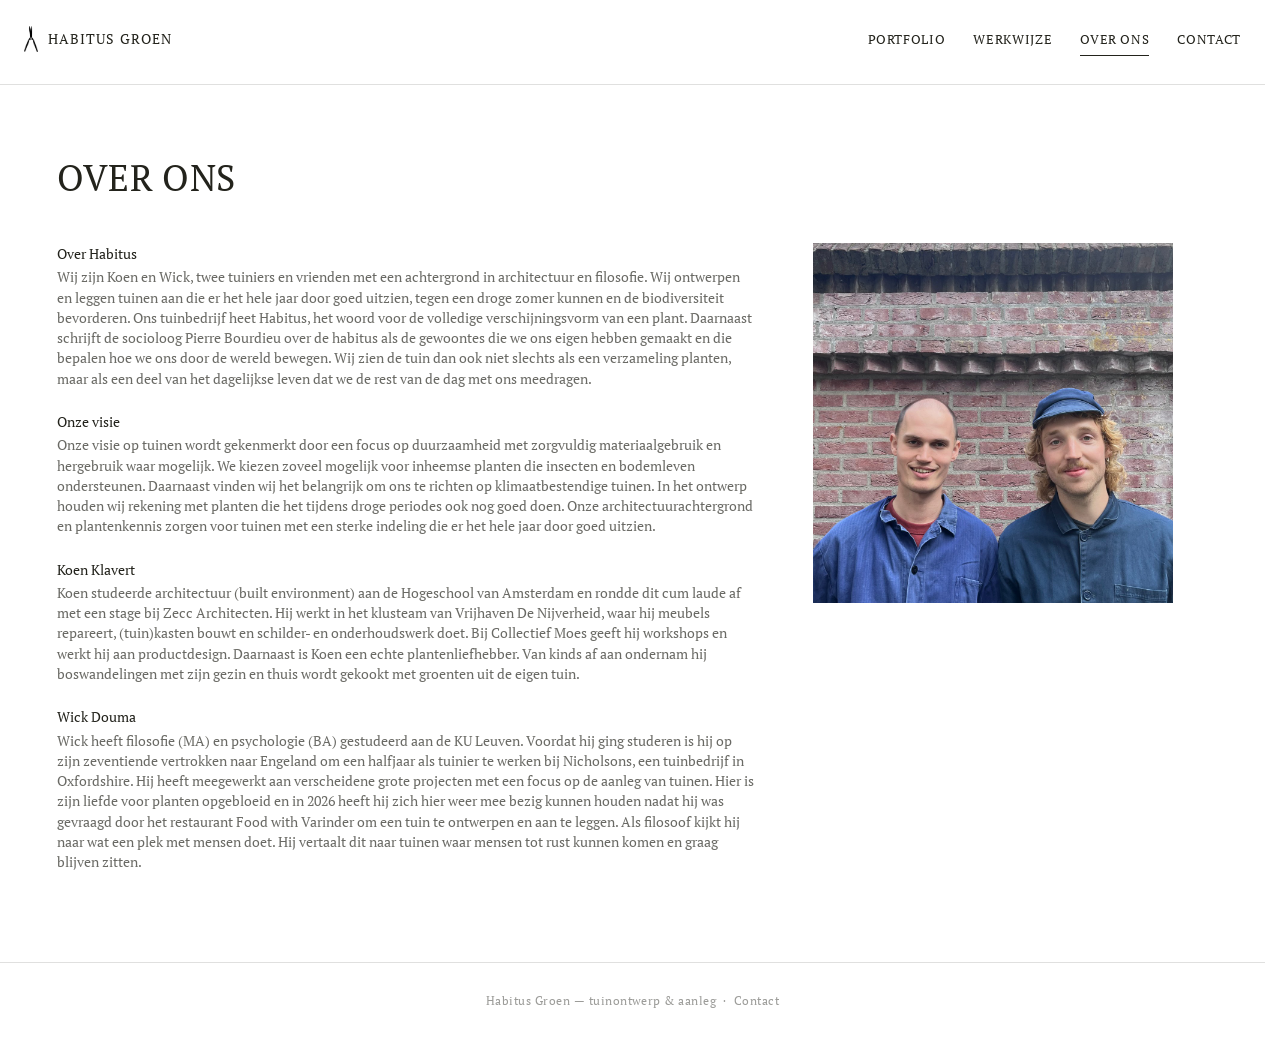
==== about.html @ 98d3f461 "Add files via upload" ====
<!DOCTYPE html>
<html lang="nl">
<head>
<meta charset="UTF-8">
<meta name="viewport" content="width=device-width, initial-scale=1.0">
<title>Over ons — Habitus Groen</title>
<link rel="stylesheet" href="styles.css">
<link rel="icon" type="image/png" sizes="64x64" href="images/favicon.png">
<link rel="apple-touch-icon" href="images/favicon.png">
</head>
<body>

<header class="site-header">
  <div class="logo"><a href="index.html"><img class="logo-icon" src="images/tuinschaar-01.png" alt="">Habitus Groen</a></div>
  <button class="menu-toggle" aria-label="Menu">Menu</button>
  <nav class="main-nav">
    <a href="work.html">Portfolio</a>
    <a href="werkwijze.html">Werkwijze</a>
    <a href="about.html" aria-current="page">Over ons</a>
    <a href="contact.html">Contact</a>
  </nav>
</header>

<main class="about-page">
  <div class="about-title">
    <h1>Over ons</h1>
  </div>

  <div class="about-layout">
    <div class="about-copy">
      <section>
        <h2>Over Habitus</h2>
        <p>Wij zijn Koen en Wick, twee tuiniers en vrienden met een achtergrond in architectuur en filosofie. Wij ontwerpen en leggen tuinen aan die er het hele jaar door goed uitzien, tegen een droge zomer kunnen en de biodiversiteit bevorderen. Ons tuinbedrijf heet Habitus, het woord voor de volledige verschijningsvorm van een plant. Daarnaast schrijft de socioloog Pierre Bourdieu over de habitus als de gewoontes die we ons eigen hebben gemaakt en die bepalen hoe we ons door de wereld bewegen. Wij zien de tuin dan ook niet slechts als een verzameling planten, maar als een deel van het dagelijkse leven dat we de rest van de dag met ons meedragen.</p>
      </section>

      <section>
        <h2>Onze visie</h2>
        <p>Onze visie op tuinen wordt gekenmerkt door een focus op duurzaamheid met zorgvuldig materiaalgebruik en hergebruik waar mogelijk. We kiezen zoveel mogelijk voor inheemse planten die insecten en bodemleven ondersteunen. Daarnaast vinden wij het belangrijk om ons te richten op klimaatbestendige tuinen. In het ontwerp houden wij rekening met planten die het tijdens droge periodes ook nog goed doen. Onze architectuurachtergrond en plantenkennis zorgen voor tuinen met een sterke indeling die er het hele jaar door goed uitzien.</p>
      </section>

      <section>
        <h2>Koen Klavert</h2>
        <p>Koen studeerde architectuur (built environment) aan de Hogeschool van Amsterdam en rondde dit cum laude af met een stage bij Zecc Architecten. Hij werkt in het klusteam van Vrijhaven De Nijverheid, waar hij meubels repareert, (tuin)kasten bouwt en schilder- en onderhoudswerk doet. Bij Collectief Moes geeft hij workshops en werkt hij aan productdesign. Daarnaast is Koen een echte plantenliefhebber. Van kinds af aan ondernam hij boswandelingen met zijn gezin en thuis wordt gekookt met groenten uit de eigen tuin.</p>
      </section>

      <section>
        <h2>Wick Douma</h2>
        <p>Wick heeft filosofie (MA) en psychologie (BA) gestudeerd aan de KU Leuven. Voordat hij ging studeren is hij op zijn zeventiende vertrokken naar Engeland om een halfjaar als tuinier te werken bij Nicholsons, een tuinbedrijf in Oxfordshire. Hij heeft meegewerkt aan verscheidene grote projecten met een focus op de aanleg van tuinen. Hier is zijn liefde voor planten opgebloeid en in 2026 heeft hij zich hier weer mee bezig kunnen houden nadat hij was gevraagd door het restaurant Food with Varinder om een tuin te ontwerpen en aan te leggen. Als filosoof kijkt hij naar wat een plek met mensen doet. Hij vertaalt dit naar tuinen waar mensen tot rust kunnen komen en graag blijven zitten.</p>
      </section>
    </div>

    <div class="about-photo">
      <img src="images/koen_wick.jpg" alt="Koen en Wick van Habitus Groen" width="1200" height="1200">
    </div>
  </div>
</main>

<footer class="site-footer-min">
  Habitus Groen — tuinontwerp &amp; aanleg &nbsp;·&nbsp; <a href="contact.html">Contact</a>
</footer>

<script src="script.js"></script>
</body>
</html>
---- styles.css ----
@import url('https://fonts.googleapis.com/css2?family=PT+Serif:ital,wght@0,400;0,700;1,400;1,700&display=swap');

:root {
  --font: 'PT Serif', Georgia, 'Times New Roman', serif;
  --paper: #FFFFFF;
  --ink: #23231C;
  --ink-soft: rgba(35,35,28,0.68);
  --ink-faint: rgba(35,35,28,0.45);
  --accent: #8C8862;
  --line: rgba(35,35,28,0.14);
  --max: 1200px;
  --gutter: 24px;
}

* { box-sizing: border-box; }
html { scroll-behavior: smooth; overflow-y: scroll; scrollbar-gutter: stable; }

body {
  margin: 0;
  font-family: var(--font);
  background: var(--paper);
  color: var(--ink);
  font-size: 16px;
  line-height: 1.6;
}

a { color: inherit; text-decoration: none; }

.wrap { max-width: var(--max); margin: 0 auto; padding: 0 var(--gutter); }

/* ---------- Header ---------- */
.site-header {
  display: flex;
  justify-content: space-between;
  align-items: center;
  padding: 26px var(--gutter);
  border-bottom: 1px solid var(--line);
  position: relative;
  z-index: 10;
  background: var(--paper);
}

.logo {
  font-size: 14px;
  letter-spacing: 0.08em;
  text-transform: uppercase;
}

/* tuinschaar-icoon voor het logo (niet op de homepage) */
.logo a { display: inline-flex; align-items: center; gap: 10px; }
.logo-icon { height: 26px; width: auto; display: block; }

nav.main-nav {
  display: flex;
  gap: 28px;
  font-size: 13px;
  letter-spacing: 0.05em;
  text-transform: uppercase;
}

nav.main-nav a {
  padding-bottom: 5px;
  border-bottom: 1px solid transparent;
  transition: border-color 0.2s ease, color 0.2s ease;
}
nav.main-nav a[aria-current="page"] {
  border-bottom-color: var(--ink);
}
nav.main-nav a:hover {
  border-bottom-color: var(--accent);
  color: var(--accent);
}

.menu-toggle {
  display: none;
  background: none;
  border: none;
  font-family: var(--font);
  font-size: 13px;
  letter-spacing: 0.05em;
  text-transform: uppercase;
  cursor: pointer;
  color: var(--ink);
}

/* ---------- Fixed centered brand mark (stays centered while scrolling) ---------- */
.floating-logo {
  position: fixed;
  top: 50%;
  left: 50%;
  transform: translate(-50%, -50%);
  width: 23px;
  height: auto;
  max-height: 44px;
  object-fit: contain;
  z-index: 20;
  pointer-events: none;
  opacity: 0.96;
}
@media (max-width: 900px) {
  .floating-logo { width: 19px; max-height: 36px; }
}

/* ---------- Hero (home) ---------- */
.hero {
  min-height: 72vh;
  display: flex;
  align-items: center;
  justify-content: center;
}
.hero-center {
  text-align: center;
  transform: translateY(-40px);
}
.hero-center .eyebrow {
  font-size: 26px;
  letter-spacing: 0.06em;
}
.hero-center .hero-icon { display: block; width: 34px; height: auto; margin: 22px auto 0; }
.hero-center .eyebrow-sub {
  margin-top: 8px;
  font-size: 13px;
  letter-spacing: 0.04em;
  color: var(--accent);
}

/* ---------- Minimal footer ---------- */
footer.site-footer-min {
  border-top: 1px solid var(--line);
  padding: 28px var(--gutter);
  text-align: center;
  font-size: 12px;
  letter-spacing: 0.04em;
  color: var(--ink-faint);
}
footer.site-footer-min a { border-bottom: 1px solid transparent; }
footer.site-footer-min a:hover { border-bottom-color: var(--accent); color: var(--accent); }

/* ---------- Page title ---------- */
.page-title {
  padding: 64px var(--gutter) 36px;
  max-width: var(--max);
  margin: 0 auto;
}
.page-title h1 {
  font-size: clamp(26px, 3.4vw, 36px);
  font-weight: 400;
  letter-spacing: 0.01em;
  margin: 0;
  text-transform: uppercase;
}
.page-title p {
  margin-top: 12px;
  font-size: 14px;
  color: var(--ink-soft);
  max-width: 60ch;
}

/* ---------- Portfolio grid ---------- */
.project-grid {
  max-width: var(--max);
  margin: 0 auto;
  padding: 0 var(--gutter) 90px;
  display: grid;
  grid-template-columns: repeat(2, 1fr);
  gap: 48px 40px;
}
.project-card { display: block; }
.project-card .thumb { aspect-ratio: 4/3; overflow: hidden; background: #ece9dd; filter: grayscale(0.15); }
.project-card .thumb img { width: 100%; height: 100%; object-fit: cover; display: block; transition: transform 0.5s ease; }
.project-card:hover .thumb img { transform: scale(1.02); }
/* bloem beter in beeld: uitsnede iets naar beneden */
.project-card .thumb img.pos-bloem { object-position: 50% 85%; }
.project-card .meta {
  display: flex;
  justify-content: space-between;
  margin-top: 14px;
  font-size: 13px;
  letter-spacing: 0.03em;
}
.project-card .meta .loc { color: var(--ink-faint); }
.project-card.placeholder .thumb {
  display: flex; align-items: center; justify-content: center;
  border: 1px dashed var(--line); background: transparent;
  font-size: 12px; letter-spacing: 0.04em; text-transform: uppercase;
  color: var(--ink-faint); text-align: center; padding: 20px;
}

/* ---------- Project detail: intro (title + two-column) ---------- */
.project-hero {
  max-width: var(--max);
  margin: 0 auto;
  padding: 64px var(--gutter) 0;
}
.project-hero h1 {
  font-size: clamp(20px, 2.4vw, 27px);
  font-weight: 400;
  text-transform: uppercase;
  letter-spacing: 0.02em;
  margin: 0 0 32px;
}

.intro-grid {
  max-width: var(--max);
  margin: 0 auto;
  padding: 0 var(--gutter) 70px;
  display: grid;
  grid-template-columns: 1fr 1.1fr;
  gap: 56px;
  align-items: start;
}
.intro-text p { font-size: 14.5px; color: var(--ink-soft); margin: 0 0 20px; }
.intro-text h3 {
  font-size: 14px;
  font-weight: 700;
  text-transform: none;
  margin: 0 0 8px;
}
.intro-text section { margin-bottom: 22px; }
.intro-text section:last-child { margin-bottom: 0; }
.intro-photo { aspect-ratio: 4/3.6; overflow: hidden; background: #ece9dd; }
.intro-photo img { width: 100%; height: 100%; object-fit: cover; display: block; }

/* Slideshow */
.intro-photo.slideshow { position: relative; aspect-ratio: 1/1; }
.slideshow .slides, .slideshow .slide { position: absolute; inset: 0; }
.slideshow .slide { opacity: 0; transition: opacity 0.6s ease; }
.slideshow .slide.active { opacity: 1; }
.slide-btn {
  position: absolute; top: 50%; transform: translateY(-50%);
  width: 40px; height: 40px; border: none; border-radius: 50%;
  background: rgba(255,255,255,0.85); color: var(--ink);
  display: flex; align-items: center; justify-content: center;
  cursor: pointer; z-index: 2; padding: 0;
  transition: background 0.2s ease;
}
.slide-btn:hover { background: #fff; }
.slide-btn.prev { left: 12px; }
.slide-btn.next { right: 12px; }

/* ---------- Reviews ---------- */
.reviews-wrap { max-width: var(--max); margin: 0 auto; padding: 0 var(--gutter) 90px; }
.reviews-label {
  font-size: 11px; letter-spacing: 0.08em; text-transform: uppercase;
  color: var(--ink-faint); margin-bottom: 20px;
}
.reviews {
  display: grid;
  grid-template-columns: repeat(3, 1fr);
  gap: 28px;
}
.review { font-size: 12.5px; font-style: italic; line-height: 1.6; color: var(--ink-soft); }
.review cite {
  display: block; margin-top: 10px; font-style: normal;
  font-size: 11px; letter-spacing: 0.03em; color: var(--ink-faint);
}

/* ---------- Supporting / extra media section ---------- */
.section-divider {
  max-width: var(--max); margin: 0 auto; padding: 0 var(--gutter);
}
.section-divider hr { border: none; border-top: 1px solid var(--line); margin: 0; }

.extra-heading {
  max-width: var(--max); margin: 0 auto; padding: 70px var(--gutter) 10px;
  text-align: center;
}
.extra-heading h2 {
  font-size: 15px; font-weight: 400; text-transform: uppercase; letter-spacing: 0.04em; margin: 0 0 10px;
}
.extra-heading p { font-size: 13.5px; color: var(--ink-soft); max-width: 60ch; margin: 0 auto; }

/* Sun study */
.sun-study { max-width: var(--max); margin: 0 auto; padding: 36px var(--gutter) 90px; text-align: center; }
.sun-study-grid {
  display: grid; grid-template-columns: 1fr 1fr; gap: 40px;
  max-width: 860px; margin: 0 auto;
}
.sun-frame { aspect-ratio: 1/1; overflow: hidden; background: #f7f6f1; border: 1px solid var(--line); }
.sun-frame img { width: 100%; height: 100%; object-fit: contain; display: block; }
.sun-caption { margin-top: 14px; font-size: 11.5px; letter-spacing: 0.04em; text-transform: uppercase; color: var(--ink-faint); }

/* Chronological sections (kept, restyled minimal) */
.story-section {
  max-width: var(--max); margin: 0 auto; padding: 0 var(--gutter) 70px;
  display: grid; grid-template-columns: 1fr 1.3fr; gap: 50px; align-items: start;
}
.story-section.reverse { grid-template-columns: 1.3fr 1fr; }
.story-section.reverse .story-text { order: 2; }
.story-section.reverse .story-image { order: 1; }
.story-num { font-size: 11px; color: var(--ink-faint); letter-spacing: 0.04em; margin-bottom: 8px; }
.story-text h3 { font-size: 14px; font-weight: 700; margin: 0 0 12px; }
.story-text p { font-size: 13.5px; color: var(--ink-soft); max-width: 42ch; margin: 0; }
.story-image { aspect-ratio: 4/3; overflow: hidden; background: #ece9dd; }
.story-image img { width: 100%; height: 100%; object-fit: cover; display: block; }

/* Video + gallery */
.project-video { max-width: var(--max); margin: 0 auto; padding: 0 var(--gutter) 70px; text-align: center; }
.video-frame { overflow: hidden; background: #000; margin: 0 auto; }
.video-frame.landscape { aspect-ratio: 16/9; }
.video-frame.portrait { aspect-ratio: 9/16; max-width: 360px; }
.project-video video { width: 100%; height: 100%; object-fit: cover; display: block; }
.project-video .video-caption { margin-top: 12px; font-size: 12.5px; font-style: italic; color: var(--ink-soft); }

.project-gallery {
  max-width: var(--max); margin: 0 auto; padding: 0 var(--gutter) 90px;
  display: grid; grid-template-columns: repeat(4, 1fr); gap: 14px;
}
.project-gallery .gallery-item { aspect-ratio: 3/4; overflow: hidden; background: #ece9dd; }
.project-gallery .gallery-item img { width: 100%; height: 100%; object-fit: cover; display: block; }

/* ---------- Werkwijze ---------- */
.werkwijze-list { max-width: var(--max); margin: 0 auto; padding: 0 var(--gutter) 100px; }
.werkwijze-list .werkwijze-fase { max-width: 780px; }
.werkwijze-fase { padding: 28px 0; border-top: 1px solid var(--line); }
.werkwijze-fase:last-child { border-bottom: 1px solid var(--line); }
.fase-head { display: flex; align-items: baseline; gap: 10px; flex-wrap: wrap; }
.fase-head h2 { font-size: 15px; font-weight: 700; margin: 0; }
.fase-price { font-size: 13px; color: var(--accent); }
.fase-content ul { margin: 12px 0 0; padding: 0 0 0 18px; }
.fase-content li { font-size: 13.5px; color: var(--ink-soft); margin-bottom: 6px; }
.fase-note { margin: 10px 0 0; font-size: 12.5px; font-style: italic; color: var(--ink-faint); max-width: 60ch; }

/* Werkwijze: drie keuzes */
.werkwijze-intro { max-width: var(--max); margin: -12px auto 0; padding: 0 var(--gutter) 36px; }
.werkwijze-intro p { font-size: 14px; color: var(--ink-soft); max-width: 60ch; margin: 0; }
.werkwijze-optie { margin-bottom: 64px; }
.werkwijze-optie:last-child { margin-bottom: 0; }
.optie-head { max-width: 780px; padding-bottom: 18px; }
.optie-label { font-size: 11px; letter-spacing: 0.08em; text-transform: uppercase; color: var(--accent); }
.optie-title { font-size: clamp(19px, 2.2vw, 24px); font-weight: 700; margin: 4px 0 6px; }
.optie-sub { font-size: 13.5px; color: var(--ink-soft); margin: 0; max-width: 60ch; }
.fase-head h3 { font-size: 15px; font-weight: 700; margin: 0; }
.fase-label { font-size: 13.5px; color: var(--ink-soft); margin: 12px 0 0; }
.fase-label + ul { margin-top: 6px; }
.werkwijze-optie .werkwijze-fase:last-child { border-bottom: 1px solid var(--line); }

/* ---------- About ---------- */
.about-page {
  max-width: var(--max);
  margin: 0 auto;
  padding: 0 var(--gutter) 90px;
}
.about-layout {
  display: grid;
  grid-template-columns: minmax(0, 700px) minmax(0, 360px);
  gap: 56px;
  align-items: start;
}
.about-copy { max-width: 700px; }
.about-photo { aspect-ratio: 1/1; overflow: hidden; background: #ece9dd; }
.about-photo img { width: 100%; height: 100%; object-fit: cover; display: block; }
.about-title {
  padding: 64px 0 36px;
}
.about-title h1 {
  font-size: clamp(26px, 3.4vw, 36px);
  font-weight: 400;
  letter-spacing: 0.01em;
  margin: 0;
  text-transform: uppercase;
}
.about-copy section { margin: 0 0 22px; }
.about-copy section:last-child { margin-bottom: 0; }
.about-copy h2 {
  font-size: 14px;
  font-weight: 400;
  margin: 0 0 2px;
}
.about-copy p {
  font-size: 13.5px;
  line-height: 1.5;
  color: var(--ink-soft);
  margin: 0;
}

/* ---------- Contact ---------- */
.contact-body { max-width: var(--max); margin: 0 auto; padding: 0 var(--gutter) 100px; min-height: calc(50vh + 40px); }
.contact-body .org { font-size: 14px; margin-bottom: 22px; }
.contact-body .field { font-size: 14px; margin-bottom: 6px; }
.contact-body a { border-bottom: 1px solid var(--ink-faint); }
.contact-body a:hover { border-bottom-color: var(--accent); color: var(--accent); }

/* ---------- Responsive ---------- */
@media (max-width: 900px) {
  :root { --gutter: 24px; }
  .intro-grid { grid-template-columns: 1fr; gap: 28px; }
  .about-layout { grid-template-columns: 1fr; gap: 28px; }
  .about-photo { order: -1; max-width: 420px; }
  .story-section, .story-section.reverse { grid-template-columns: 1fr; gap: 20px; }
  .story-section.reverse .story-text, .story-section.reverse .story-image { order: initial; }
  .reviews { grid-template-columns: 1fr; gap: 24px; }
  .project-grid { grid-template-columns: 1fr; }
  .project-gallery { grid-template-columns: repeat(2, 1fr); }
  .sun-study-grid { grid-template-columns: 1fr; gap: 28px; }
  nav.main-nav {
    display: none; flex-direction: column; gap: 14px; position: absolute;
    right: 24px; top: 64px; background: var(--paper); padding: 16px 20px; border: 1px solid var(--line);
  }
  nav.main-nav.open { display: flex; }
  .menu-toggle { display: block; }
}
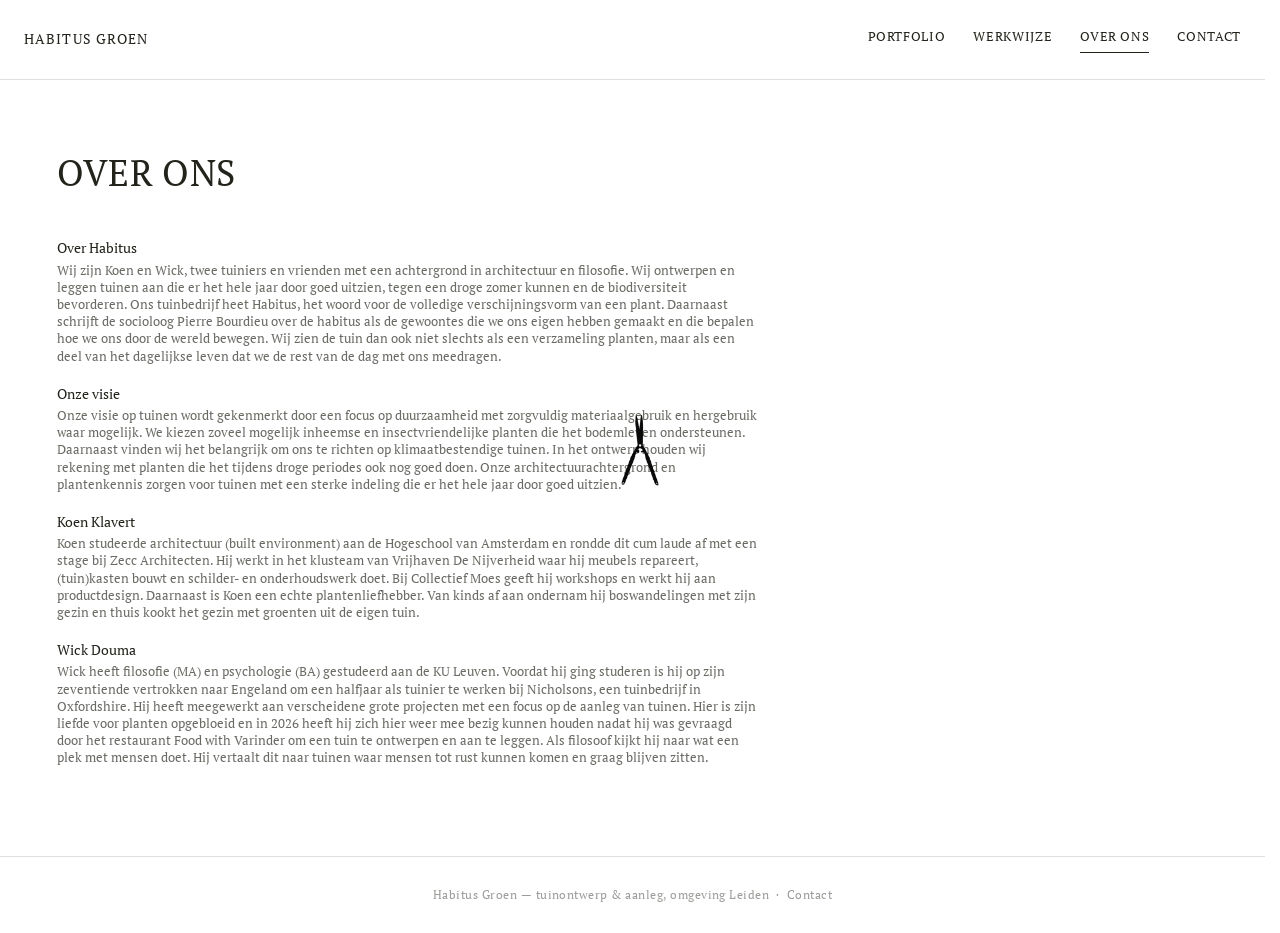
==== commit 4fa6d5d7: "Add files via upload" ====
--- a/about.html
+++ b/about.html
@@ -11,7 +11,7 @@
 <body>
 
 <header class="site-header">
-  <div class="logo"><a href="index.html"><img class="logo-icon" src="images/tuinschaar-01.png" alt="">Habitus Groen</a></div>
+  <div class="logo"><a href="index.html">Habitus Groen</a></div>
   <button class="menu-toggle" aria-label="Menu">Menu</button>
   <nav class="main-nav">
     <a href="work.html">Portfolio</a>
@@ -21,42 +21,38 @@
   </nav>
 </header>
 
+<img class="floating-logo" src="images/tuinschaar-02.png" alt="Habitus Groen logo — tuinschaar">
+
 <main class="about-page">
   <div class="about-title">
     <h1>Over ons</h1>
   </div>
 
-  <div class="about-layout">
-    <div class="about-copy">
-      <section>
-        <h2>Over Habitus</h2>
-        <p>Wij zijn Koen en Wick, twee tuiniers en vrienden met een achtergrond in architectuur en filosofie. Wij ontwerpen en leggen tuinen aan die er het hele jaar door goed uitzien, tegen een droge zomer kunnen en de biodiversiteit bevorderen. Ons tuinbedrijf heet Habitus, het woord voor de volledige verschijningsvorm van een plant. Daarnaast schrijft de socioloog Pierre Bourdieu over de habitus als de gewoontes die we ons eigen hebben gemaakt en die bepalen hoe we ons door de wereld bewegen. Wij zien de tuin dan ook niet slechts als een verzameling planten, maar als een deel van het dagelijkse leven dat we de rest van de dag met ons meedragen.</p>
-      </section>
+  <div class="about-copy">
+    <section>
+      <h2>Over Habitus</h2>
+      <p>Wij zijn Koen en Wick, twee tuiniers en vrienden met een achtergrond in architectuur en filosofie. Wij ontwerpen en leggen tuinen aan die er het hele jaar door goed uitzien, tegen een droge zomer kunnen en de biodiversiteit bevorderen. Ons tuinbedrijf heet Habitus, het woord voor de volledige verschijningsvorm van een plant. Daarnaast schrijft de socioloog Pierre Bourdieu over de habitus als de gewoontes die we ons eigen hebben gemaakt en die bepalen hoe we ons door de wereld bewegen. Wij zien de tuin dan ook niet slechts als een verzameling planten, maar als een deel van het dagelijkse leven dat we de rest van de dag met ons meedragen.</p>
+    </section>
 
-      <section>
-        <h2>Onze visie</h2>
-        <p>Onze visie op tuinen wordt gekenmerkt door een focus op duurzaamheid met zorgvuldig materiaalgebruik en hergebruik waar mogelijk. We kiezen zoveel mogelijk voor inheemse planten die insecten en bodemleven ondersteunen. Daarnaast vinden wij het belangrijk om ons te richten op klimaatbestendige tuinen. In het ontwerp houden wij rekening met planten die het tijdens droge periodes ook nog goed doen. Onze architectuurachtergrond en plantenkennis zorgen voor tuinen met een sterke indeling die er het hele jaar door goed uitzien.</p>
-      </section>
+    <section>
+      <h2>Onze visie</h2>
+      <p>Onze visie op tuinen wordt gekenmerkt door een focus op duurzaamheid met zorgvuldig materiaalgebruik en hergebruik waar mogelijk. We kiezen zoveel mogelijk inheemse en insectvriendelijke planten die het bodemleven ondersteunen. Daarnaast vinden wij het belangrijk om ons te richten op klimaatbestendige tuinen. In het ontwerp houden wij rekening met planten die het tijdens droge periodes ook nog goed doen. Onze architectuurachtergrond en plantenkennis zorgen voor tuinen met een sterke indeling die er het hele jaar door goed uitzien.</p>
+    </section>
 
-      <section>
-        <h2>Koen Klavert</h2>
-        <p>Koen studeerde architectuur (built environment) aan de Hogeschool van Amsterdam en rondde dit cum laude af met een stage bij Zecc Architecten. Hij werkt in het klusteam van Vrijhaven De Nijverheid, waar hij meubels repareert, (tuin)kasten bouwt en schilder- en onderhoudswerk doet. Bij Collectief Moes geeft hij workshops en werkt hij aan productdesign. Daarnaast is Koen een echte plantenliefhebber. Van kinds af aan ondernam hij boswandelingen met zijn gezin en thuis wordt gekookt met groenten uit de eigen tuin.</p>
-      </section>
+    <section>
+      <h2>Koen Klavert</h2>
+      <p>Koen studeerde architectuur (built environment) aan de Hogeschool van Amsterdam en rondde dit cum laude af met een stage bij Zecc Architecten. Hij werkt in het klusteam van Vrijhaven De Nijverheid waar hij meubels repareert, (tuin)kasten bouwt en schilder- en onderhoudswerk doet. Bij Collectief Moes geeft hij workshops en werkt hij aan productdesign. Daarnaast is Koen een echte plantenliefhebber. Van kinds af aan ondernam hij boswandelingen met zijn gezin en thuis kookt het gezin met groenten uit de eigen tuin.</p>
+    </section>
 
-      <section>
-        <h2>Wick Douma</h2>
-        <p>Wick heeft filosofie (MA) en psychologie (BA) gestudeerd aan de KU Leuven. Voordat hij ging studeren is hij op zijn zeventiende vertrokken naar Engeland om een halfjaar als tuinier te werken bij Nicholsons, een tuinbedrijf in Oxfordshire. Hij heeft meegewerkt aan verscheidene grote projecten met een focus op de aanleg van tuinen. Hier is zijn liefde voor planten opgebloeid en in 2026 heeft hij zich hier weer mee bezig kunnen houden nadat hij was gevraagd door het restaurant Food with Varinder om een tuin te ontwerpen en aan te leggen. Als filosoof kijkt hij naar wat een plek met mensen doet. Hij vertaalt dit naar tuinen waar mensen tot rust kunnen komen en graag blijven zitten.</p>
-      </section>
-    </div>
-
-    <div class="about-photo">
-      <img src="images/koen_wick.jpg" alt="Koen en Wick van Habitus Groen" width="1200" height="1200">
-    </div>
+    <section>
+      <h2>Wick Douma</h2>
+      <p>Wick heeft filosofie (MA) en psychologie (BA) gestudeerd aan de KU Leuven. Voordat hij ging studeren is hij op zijn zeventiende vertrokken naar Engeland om een halfjaar als tuinier te werken bij Nicholsons, een tuinbedrijf in Oxfordshire. Hij heeft meegewerkt aan verscheidene grote projecten met een focus op de aanleg van tuinen. Hier is zijn liefde voor planten opgebloeid en in 2026 heeft hij zich hier weer mee bezig kunnen houden nadat hij was gevraagd door het restaurant Food with Varinder om een tuin te ontwerpen en aan te leggen. Als filosoof kijkt hij naar wat een plek met mensen doet. Hij vertaalt dit naar tuinen waar mensen tot rust kunnen komen en graag blijven zitten.</p>
+    </section>
   </div>
 </main>
 
 <footer class="site-footer-min">
-  Habitus Groen — tuinontwerp &amp; aanleg &nbsp;·&nbsp; <a href="contact.html">Contact</a>
+  Habitus Groen — tuinontwerp &amp; aanleg, omgeving Leiden &nbsp;·&nbsp; <a href="contact.html">Contact</a>
 </footer>
 
 <script src="script.js"></script>
--- a/styles.css
+++ b/styles.css
@@ -89,16 +89,16 @@
   top: 50%;
   left: 50%;
   transform: translate(-50%, -50%);
-  width: 23px;
+  width: 42px;
   height: auto;
-  max-height: 44px;
+  max-height: 78px;
   object-fit: contain;
   z-index: 20;
   pointer-events: none;
   opacity: 0.96;
 }
 @media (max-width: 900px) {
-  .floating-logo { width: 19px; max-height: 36px; }
+  .floating-logo { width: 32px; max-height: 58px; }
 }
 
 /* ---------- Hero (home) ---------- */
@@ -123,6 +123,18 @@
   letter-spacing: 0.04em;
   color: var(--accent);
 }
+.hero-cta {
+  display: inline-block;
+  margin-top: 28px;
+  font-size: 12.5px;
+  letter-spacing: 0.04em;
+  text-transform: uppercase;
+  color: var(--ink);
+  border-bottom: 1px solid var(--ink-faint);
+  padding-bottom: 3px;
+  transition: border-color 0.2s ease, color 0.2s ease;
+}
+.hero-cta:hover { border-color: var(--accent); color: var(--accent); }
 
 /* ---------- Minimal footer ---------- */
 footer.site-footer-min {
@@ -167,10 +179,8 @@
 }
 .project-card { display: block; }
 .project-card .thumb { aspect-ratio: 4/3; overflow: hidden; background: #ece9dd; filter: grayscale(0.15); }
-.project-card .thumb img { width: 100%; height: 100%; object-fit: cover; display: block; transition: transform 0.5s ease; }
+.project-card .thumb img { width: 100%; height: 100%; object-fit: cover; object-position: center 80%; display: block; transition: transform 0.5s ease; }
 .project-card:hover .thumb img { transform: scale(1.02); }
-/* bloem beter in beeld: uitsnede iets naar beneden */
-.project-card .thumb img.pos-bloem { object-position: 50% 85%; }
 .project-card .meta {
   display: flex;
   justify-content: space-between;
@@ -310,6 +320,87 @@
 .project-gallery .gallery-item img { width: 100%; height: 100%; object-fit: cover; display: block; }
 
 /* ---------- Werkwijze ---------- */
+
+/* Lanceringstarief banner */
+.launch-banner {
+  max-width: var(--max);
+  margin: 0 auto 40px;
+  padding: 18px var(--gutter);
+  background: #f4f2e9;
+  border: 1px solid var(--accent);
+}
+.launch-banner-text { font-size: 14px; }
+.launch-banner-text strong { color: var(--accent); }
+.launch-banner-note {
+  margin: 6px 0 0;
+  font-size: 12.5px;
+  color: var(--ink-soft);
+}
+
+/* Clickable tab chooser */
+.werkwijze-tabs {
+  max-width: var(--max);
+  margin: 0 auto;
+  padding: 0 var(--gutter) 56px;
+  display: grid;
+  grid-template-columns: repeat(5, 1fr);
+  gap: 12px;
+}
+.werkwijze-tab {
+  display: block;
+  text-align: left;
+  width: 100%;
+  padding: 20px 16px;
+  border: 1px solid var(--line);
+  background: transparent;
+  font-family: var(--font);
+  cursor: pointer;
+  transition: border-color 0.2s ease, background 0.2s ease;
+}
+.werkwijze-tab:hover { border-color: var(--accent); }
+.werkwijze-tab.active {
+  border-color: var(--ink);
+  background: var(--paper);
+  box-shadow: inset 0 -3px 0 var(--accent);
+}
+.werkwijze-tab .tab-num {
+  display: block;
+  font-size: 11px;
+  color: var(--accent);
+  letter-spacing: 0.05em;
+  margin-bottom: 8px;
+}
+.werkwijze-tab .tab-title {
+  display: block;
+  font-size: 13.5px;
+  letter-spacing: 0.02em;
+  text-transform: uppercase;
+  color: var(--ink);
+  margin-bottom: 4px;
+}
+.werkwijze-tab .tab-sub {
+  display: block;
+  font-size: 12px;
+  color: var(--ink-soft);
+}
+@media (max-width: 900px) {
+  .werkwijze-tabs { grid-template-columns: 1fr; }
+}
+
+.werkwijze-panel { display: none; }
+.werkwijze-panel.active { display: block; }
+
+.werkwijze-group-title {
+  max-width: 780px;
+  font-size: 18px;
+  font-weight: 400;
+  text-transform: uppercase;
+  letter-spacing: 0.02em;
+  margin: 0 0 4px;
+  padding-top: 8px;
+}
+.werkwijze-group-note { max-width: 780px; font-size: 13.5px; color: var(--ink-soft); margin: 0 0 4px; }
+
 .werkwijze-list { max-width: var(--max); margin: 0 auto; padding: 0 var(--gutter) 100px; }
 .werkwijze-list .werkwijze-fase { max-width: 780px; }
 .werkwijze-fase { padding: 28px 0; border-top: 1px solid var(--line); }
@@ -321,35 +412,13 @@
 .fase-content li { font-size: 13.5px; color: var(--ink-soft); margin-bottom: 6px; }
 .fase-note { margin: 10px 0 0; font-size: 12.5px; font-style: italic; color: var(--ink-faint); max-width: 60ch; }
 
-/* Werkwijze: drie keuzes */
-.werkwijze-intro { max-width: var(--max); margin: -12px auto 0; padding: 0 var(--gutter) 36px; }
-.werkwijze-intro p { font-size: 14px; color: var(--ink-soft); max-width: 60ch; margin: 0; }
-.werkwijze-optie { margin-bottom: 64px; }
-.werkwijze-optie:last-child { margin-bottom: 0; }
-.optie-head { max-width: 780px; padding-bottom: 18px; }
-.optie-label { font-size: 11px; letter-spacing: 0.08em; text-transform: uppercase; color: var(--accent); }
-.optie-title { font-size: clamp(19px, 2.2vw, 24px); font-weight: 700; margin: 4px 0 6px; }
-.optie-sub { font-size: 13.5px; color: var(--ink-soft); margin: 0; max-width: 60ch; }
-.fase-head h3 { font-size: 15px; font-weight: 700; margin: 0; }
-.fase-label { font-size: 13.5px; color: var(--ink-soft); margin: 12px 0 0; }
-.fase-label + ul { margin-top: 6px; }
-.werkwijze-optie .werkwijze-fase:last-child { border-bottom: 1px solid var(--line); }
-
 /* ---------- About ---------- */
 .about-page {
   max-width: var(--max);
   margin: 0 auto;
   padding: 0 var(--gutter) 90px;
 }
-.about-layout {
-  display: grid;
-  grid-template-columns: minmax(0, 700px) minmax(0, 360px);
-  gap: 56px;
-  align-items: start;
-}
 .about-copy { max-width: 700px; }
-.about-photo { aspect-ratio: 1/1; overflow: hidden; background: #ece9dd; }
-.about-photo img { width: 100%; height: 100%; object-fit: cover; display: block; }
 .about-title {
   padding: 64px 0 36px;
 }
@@ -360,7 +429,7 @@
   margin: 0;
   text-transform: uppercase;
 }
-.about-copy section { margin: 0 0 22px; }
+.about-copy section { margin: 0 0 18px; }
 .about-copy section:last-child { margin-bottom: 0; }
 .about-copy h2 {
   font-size: 14px;
@@ -368,8 +437,8 @@
   margin: 0 0 2px;
 }
 .about-copy p {
-  font-size: 13.5px;
-  line-height: 1.5;
+  font-size: 13px;
+  line-height: 1.32;
   color: var(--ink-soft);
   margin: 0;
 }
@@ -378,6 +447,7 @@
 .contact-body { max-width: var(--max); margin: 0 auto; padding: 0 var(--gutter) 100px; min-height: calc(50vh + 40px); }
 .contact-body .org { font-size: 14px; margin-bottom: 22px; }
 .contact-body .field { font-size: 14px; margin-bottom: 6px; }
+.contact-body .field-kvk { margin-top: 16px; color: var(--ink-faint); font-size: 12.5px; }
 .contact-body a { border-bottom: 1px solid var(--ink-faint); }
 .contact-body a:hover { border-bottom-color: var(--accent); color: var(--accent); }
 
@@ -385,8 +455,6 @@
 @media (max-width: 900px) {
   :root { --gutter: 24px; }
   .intro-grid { grid-template-columns: 1fr; gap: 28px; }
-  .about-layout { grid-template-columns: 1fr; gap: 28px; }
-  .about-photo { order: -1; max-width: 420px; }
   .story-section, .story-section.reverse { grid-template-columns: 1fr; gap: 20px; }
   .story-section.reverse .story-text, .story-section.reverse .story-image { order: initial; }
   .reviews { grid-template-columns: 1fr; gap: 24px; }
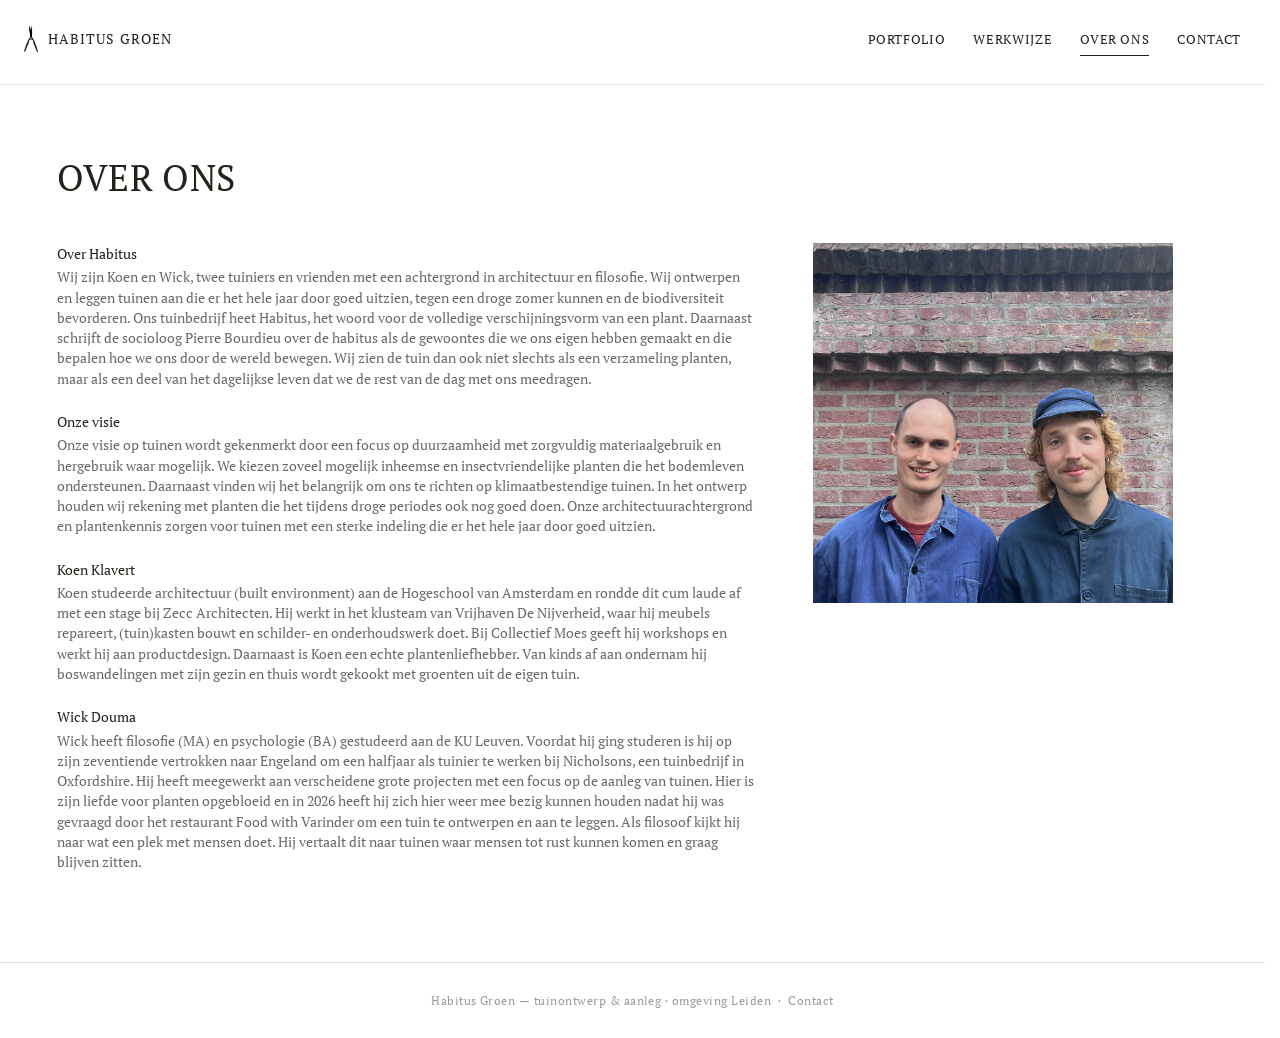
==== commit 6c6431a0: "Add files via upload" ====
--- a/about.html
+++ b/about.html
@@ -11,7 +11,7 @@
 <body>
 
 <header class="site-header">
-  <div class="logo"><a href="index.html">Habitus Groen</a></div>
+  <div class="logo"><a href="index.html"><img class="logo-icon" src="images/tuinschaar-01.png" alt="">Habitus Groen</a></div>
   <button class="menu-toggle" aria-label="Menu">Menu</button>
   <nav class="main-nav">
     <a href="work.html">Portfolio</a>
@@ -21,38 +21,42 @@
   </nav>
 </header>
 
-<img class="floating-logo" src="images/tuinschaar-02.png" alt="Habitus Groen logo — tuinschaar">
-
 <main class="about-page">
   <div class="about-title">
     <h1>Over ons</h1>
   </div>
 
-  <div class="about-copy">
-    <section>
-      <h2>Over Habitus</h2>
-      <p>Wij zijn Koen en Wick, twee tuiniers en vrienden met een achtergrond in architectuur en filosofie. Wij ontwerpen en leggen tuinen aan die er het hele jaar door goed uitzien, tegen een droge zomer kunnen en de biodiversiteit bevorderen. Ons tuinbedrijf heet Habitus, het woord voor de volledige verschijningsvorm van een plant. Daarnaast schrijft de socioloog Pierre Bourdieu over de habitus als de gewoontes die we ons eigen hebben gemaakt en die bepalen hoe we ons door de wereld bewegen. Wij zien de tuin dan ook niet slechts als een verzameling planten, maar als een deel van het dagelijkse leven dat we de rest van de dag met ons meedragen.</p>
-    </section>
+  <div class="about-layout">
+    <div class="about-copy">
+      <section>
+        <h2>Over Habitus</h2>
+        <p>Wij zijn Koen en Wick, twee tuiniers en vrienden met een achtergrond in architectuur en filosofie. Wij ontwerpen en leggen tuinen aan die er het hele jaar door goed uitzien, tegen een droge zomer kunnen en de biodiversiteit bevorderen. Ons tuinbedrijf heet Habitus, het woord voor de volledige verschijningsvorm van een plant. Daarnaast schrijft de socioloog Pierre Bourdieu over de habitus als de gewoontes die we ons eigen hebben gemaakt en die bepalen hoe we ons door de wereld bewegen. Wij zien de tuin dan ook niet slechts als een verzameling planten, maar als een deel van het dagelijkse leven dat we de rest van de dag met ons meedragen.</p>
+      </section>
 
-    <section>
-      <h2>Onze visie</h2>
-      <p>Onze visie op tuinen wordt gekenmerkt door een focus op duurzaamheid met zorgvuldig materiaalgebruik en hergebruik waar mogelijk. We kiezen zoveel mogelijk inheemse en insectvriendelijke planten die het bodemleven ondersteunen. Daarnaast vinden wij het belangrijk om ons te richten op klimaatbestendige tuinen. In het ontwerp houden wij rekening met planten die het tijdens droge periodes ook nog goed doen. Onze architectuurachtergrond en plantenkennis zorgen voor tuinen met een sterke indeling die er het hele jaar door goed uitzien.</p>
-    </section>
+      <section>
+        <h2>Onze visie</h2>
+        <p>Onze visie op tuinen wordt gekenmerkt door een focus op duurzaamheid met zorgvuldig materiaalgebruik en hergebruik waar mogelijk. We kiezen zoveel mogelijk inheemse en insectvriendelijke planten die het bodemleven ondersteunen. Daarnaast vinden wij het belangrijk om ons te richten op klimaatbestendige tuinen. In het ontwerp houden wij rekening met planten die het tijdens droge periodes ook nog goed doen. Onze architectuurachtergrond en plantenkennis zorgen voor tuinen met een sterke indeling die er het hele jaar door goed uitzien.</p>
+      </section>
 
-    <section>
-      <h2>Koen Klavert</h2>
-      <p>Koen studeerde architectuur (built environment) aan de Hogeschool van Amsterdam en rondde dit cum laude af met een stage bij Zecc Architecten. Hij werkt in het klusteam van Vrijhaven De Nijverheid waar hij meubels repareert, (tuin)kasten bouwt en schilder- en onderhoudswerk doet. Bij Collectief Moes geeft hij workshops en werkt hij aan productdesign. Daarnaast is Koen een echte plantenliefhebber. Van kinds af aan ondernam hij boswandelingen met zijn gezin en thuis kookt het gezin met groenten uit de eigen tuin.</p>
-    </section>
+      <section>
+        <h2>Koen Klavert</h2>
+        <p>Koen studeerde architectuur (built environment) aan de Hogeschool van Amsterdam en rondde dit cum laude af met een stage bij Zecc Architecten. Hij werkt in het klusteam van Vrijhaven De Nijverheid, waar hij meubels repareert, (tuin)kasten bouwt en schilder- en onderhoudswerk doet. Bij Collectief Moes geeft hij workshops en werkt hij aan productdesign. Daarnaast is Koen een echte plantenliefhebber. Van kinds af aan ondernam hij boswandelingen met zijn gezin en thuis wordt gekookt met groenten uit de eigen tuin.</p>
+      </section>
 
-    <section>
-      <h2>Wick Douma</h2>
-      <p>Wick heeft filosofie (MA) en psychologie (BA) gestudeerd aan de KU Leuven. Voordat hij ging studeren is hij op zijn zeventiende vertrokken naar Engeland om een halfjaar als tuinier te werken bij Nicholsons, een tuinbedrijf in Oxfordshire. Hij heeft meegewerkt aan verscheidene grote projecten met een focus op de aanleg van tuinen. Hier is zijn liefde voor planten opgebloeid en in 2026 heeft hij zich hier weer mee bezig kunnen houden nadat hij was gevraagd door het restaurant Food with Varinder om een tuin te ontwerpen en aan te leggen. Als filosoof kijkt hij naar wat een plek met mensen doet. Hij vertaalt dit naar tuinen waar mensen tot rust kunnen komen en graag blijven zitten.</p>
-    </section>
+      <section>
+        <h2>Wick Douma</h2>
+        <p>Wick heeft filosofie (MA) en psychologie (BA) gestudeerd aan de KU Leuven. Voordat hij ging studeren is hij op zijn zeventiende vertrokken naar Engeland om een halfjaar als tuinier te werken bij Nicholsons, een tuinbedrijf in Oxfordshire. Hij heeft meegewerkt aan verscheidene grote projecten met een focus op de aanleg van tuinen. Hier is zijn liefde voor planten opgebloeid en in 2026 heeft hij zich hier weer mee bezig kunnen houden nadat hij was gevraagd door het restaurant Food with Varinder om een tuin te ontwerpen en aan te leggen. Als filosoof kijkt hij naar wat een plek met mensen doet. Hij vertaalt dit naar tuinen waar mensen tot rust kunnen komen en graag blijven zitten.</p>
+      </section>
+    </div>
+
+    <div class="about-photo">
+      <img src="images/koen_wick.jpg" alt="Koen en Wick van Habitus Groen" width="1200" height="1200">
+    </div>
   </div>
 </main>
 
 <footer class="site-footer-min">
-  Habitus Groen — tuinontwerp &amp; aanleg, omgeving Leiden &nbsp;·&nbsp; <a href="contact.html">Contact</a>
+  Habitus Groen — tuinontwerp &amp; aanleg · omgeving Leiden &nbsp;·&nbsp; <a href="contact.html">Contact</a>
 </footer>
 
 <script src="script.js"></script>
--- a/styles.css
+++ b/styles.css
@@ -89,16 +89,16 @@
   top: 50%;
   left: 50%;
   transform: translate(-50%, -50%);
-  width: 42px;
+  width: 23px;
   height: auto;
-  max-height: 78px;
+  max-height: 44px;
   object-fit: contain;
   z-index: 20;
   pointer-events: none;
   opacity: 0.96;
 }
 @media (max-width: 900px) {
-  .floating-logo { width: 32px; max-height: 58px; }
+  .floating-logo { width: 19px; max-height: 36px; }
 }
 
 /* ---------- Hero (home) ---------- */
@@ -123,18 +123,6 @@
   letter-spacing: 0.04em;
   color: var(--accent);
 }
-.hero-cta {
-  display: inline-block;
-  margin-top: 28px;
-  font-size: 12.5px;
-  letter-spacing: 0.04em;
-  text-transform: uppercase;
-  color: var(--ink);
-  border-bottom: 1px solid var(--ink-faint);
-  padding-bottom: 3px;
-  transition: border-color 0.2s ease, color 0.2s ease;
-}
-.hero-cta:hover { border-color: var(--accent); color: var(--accent); }
 
 /* ---------- Minimal footer ---------- */
 footer.site-footer-min {
@@ -179,8 +167,10 @@
 }
 .project-card { display: block; }
 .project-card .thumb { aspect-ratio: 4/3; overflow: hidden; background: #ece9dd; filter: grayscale(0.15); }
-.project-card .thumb img { width: 100%; height: 100%; object-fit: cover; object-position: center 80%; display: block; transition: transform 0.5s ease; }
+.project-card .thumb img { width: 100%; height: 100%; object-fit: cover; display: block; transition: transform 0.5s ease; }
 .project-card:hover .thumb img { transform: scale(1.02); }
+/* bloem beter in beeld: uitsnede iets naar beneden */
+.project-card .thumb img.pos-bloem { object-position: 50% 85%; }
 .project-card .meta {
   display: flex;
   justify-content: space-between;
@@ -320,87 +310,6 @@
 .project-gallery .gallery-item img { width: 100%; height: 100%; object-fit: cover; display: block; }
 
 /* ---------- Werkwijze ---------- */
-
-/* Lanceringstarief banner */
-.launch-banner {
-  max-width: var(--max);
-  margin: 0 auto 40px;
-  padding: 18px var(--gutter);
-  background: #f4f2e9;
-  border: 1px solid var(--accent);
-}
-.launch-banner-text { font-size: 14px; }
-.launch-banner-text strong { color: var(--accent); }
-.launch-banner-note {
-  margin: 6px 0 0;
-  font-size: 12.5px;
-  color: var(--ink-soft);
-}
-
-/* Clickable tab chooser */
-.werkwijze-tabs {
-  max-width: var(--max);
-  margin: 0 auto;
-  padding: 0 var(--gutter) 56px;
-  display: grid;
-  grid-template-columns: repeat(5, 1fr);
-  gap: 12px;
-}
-.werkwijze-tab {
-  display: block;
-  text-align: left;
-  width: 100%;
-  padding: 20px 16px;
-  border: 1px solid var(--line);
-  background: transparent;
-  font-family: var(--font);
-  cursor: pointer;
-  transition: border-color 0.2s ease, background 0.2s ease;
-}
-.werkwijze-tab:hover { border-color: var(--accent); }
-.werkwijze-tab.active {
-  border-color: var(--ink);
-  background: var(--paper);
-  box-shadow: inset 0 -3px 0 var(--accent);
-}
-.werkwijze-tab .tab-num {
-  display: block;
-  font-size: 11px;
-  color: var(--accent);
-  letter-spacing: 0.05em;
-  margin-bottom: 8px;
-}
-.werkwijze-tab .tab-title {
-  display: block;
-  font-size: 13.5px;
-  letter-spacing: 0.02em;
-  text-transform: uppercase;
-  color: var(--ink);
-  margin-bottom: 4px;
-}
-.werkwijze-tab .tab-sub {
-  display: block;
-  font-size: 12px;
-  color: var(--ink-soft);
-}
-@media (max-width: 900px) {
-  .werkwijze-tabs { grid-template-columns: 1fr; }
-}
-
-.werkwijze-panel { display: none; }
-.werkwijze-panel.active { display: block; }
-
-.werkwijze-group-title {
-  max-width: 780px;
-  font-size: 18px;
-  font-weight: 400;
-  text-transform: uppercase;
-  letter-spacing: 0.02em;
-  margin: 0 0 4px;
-  padding-top: 8px;
-}
-.werkwijze-group-note { max-width: 780px; font-size: 13.5px; color: var(--ink-soft); margin: 0 0 4px; }
-
 .werkwijze-list { max-width: var(--max); margin: 0 auto; padding: 0 var(--gutter) 100px; }
 .werkwijze-list .werkwijze-fase { max-width: 780px; }
 .werkwijze-fase { padding: 28px 0; border-top: 1px solid var(--line); }
@@ -412,13 +321,35 @@
 .fase-content li { font-size: 13.5px; color: var(--ink-soft); margin-bottom: 6px; }
 .fase-note { margin: 10px 0 0; font-size: 12.5px; font-style: italic; color: var(--ink-faint); max-width: 60ch; }
 
+/* Werkwijze: drie keuzes */
+.werkwijze-intro { max-width: var(--max); margin: -12px auto 0; padding: 0 var(--gutter) 36px; }
+.werkwijze-intro p { font-size: 14px; color: var(--ink-soft); max-width: 60ch; margin: 0; }
+.werkwijze-optie { margin-bottom: 64px; }
+.werkwijze-optie:last-child { margin-bottom: 0; }
+.optie-head { max-width: 780px; padding-bottom: 18px; }
+.optie-label { font-size: 11px; letter-spacing: 0.08em; text-transform: uppercase; color: var(--accent); }
+.optie-title { font-size: clamp(19px, 2.2vw, 24px); font-weight: 700; margin: 4px 0 6px; }
+.optie-sub { font-size: 13.5px; color: var(--ink-soft); margin: 0; max-width: 60ch; }
+.fase-head h3 { font-size: 15px; font-weight: 700; margin: 0; }
+.fase-label { font-size: 13.5px; color: var(--ink-soft); margin: 12px 0 0; }
+.fase-label + ul { margin-top: 6px; }
+.werkwijze-optie .werkwijze-fase:last-child { border-bottom: 1px solid var(--line); }
+
 /* ---------- About ---------- */
 .about-page {
   max-width: var(--max);
   margin: 0 auto;
   padding: 0 var(--gutter) 90px;
 }
+.about-layout {
+  display: grid;
+  grid-template-columns: minmax(0, 700px) minmax(0, 360px);
+  gap: 56px;
+  align-items: start;
+}
 .about-copy { max-width: 700px; }
+.about-photo { aspect-ratio: 1/1; overflow: hidden; background: #ece9dd; }
+.about-photo img { width: 100%; height: 100%; object-fit: cover; display: block; }
 .about-title {
   padding: 64px 0 36px;
 }
@@ -429,7 +360,7 @@
   margin: 0;
   text-transform: uppercase;
 }
-.about-copy section { margin: 0 0 18px; }
+.about-copy section { margin: 0 0 22px; }
 .about-copy section:last-child { margin-bottom: 0; }
 .about-copy h2 {
   font-size: 14px;
@@ -437,8 +368,8 @@
   margin: 0 0 2px;
 }
 .about-copy p {
-  font-size: 13px;
-  line-height: 1.32;
+  font-size: 13.5px;
+  line-height: 1.5;
   color: var(--ink-soft);
   margin: 0;
 }
@@ -447,7 +378,6 @@
 .contact-body { max-width: var(--max); margin: 0 auto; padding: 0 var(--gutter) 100px; min-height: calc(50vh + 40px); }
 .contact-body .org { font-size: 14px; margin-bottom: 22px; }
 .contact-body .field { font-size: 14px; margin-bottom: 6px; }
-.contact-body .field-kvk { margin-top: 16px; color: var(--ink-faint); font-size: 12.5px; }
 .contact-body a { border-bottom: 1px solid var(--ink-faint); }
 .contact-body a:hover { border-bottom-color: var(--accent); color: var(--accent); }
 
@@ -455,6 +385,8 @@
 @media (max-width: 900px) {
   :root { --gutter: 24px; }
   .intro-grid { grid-template-columns: 1fr; gap: 28px; }
+  .about-layout { grid-template-columns: 1fr; gap: 28px; }
+  .about-photo { order: -1; max-width: 420px; }
   .story-section, .story-section.reverse { grid-template-columns: 1fr; gap: 20px; }
   .story-section.reverse .story-text, .story-section.reverse .story-image { order: initial; }
   .reviews { grid-template-columns: 1fr; gap: 24px; }
@@ -468,3 +400,39 @@
   nav.main-nav.open { display: flex; }
   .menu-toggle { display: block; }
 }
+
+
+/* ---------- Werkwijze: vier duidelijke keuzes en compacte pakketten ---------- */
+.keuze-grid { max-width: var(--max); margin: 0 auto; padding: 0 var(--gutter) 54px; display: grid; grid-template-columns: repeat(4, minmax(0, 1fr)); gap: 14px; }
+.keuze-kaart { display:flex; flex-direction:column; min-height:220px; padding:22px 20px 20px; border:1px solid var(--line); color:var(--ink); text-decoration:none; background:#fbfaf6; transition:background .2s ease, border-color .2s ease, transform .2s ease; }
+.keuze-kaart:hover, .keuze-kaart:focus-visible { background:#f0efe7; border-color:var(--accent); transform:translateY(-2px); }
+.keuze-nummer, .pakket-label, .banner-kicker { font-size:10px; letter-spacing:.1em; text-transform:uppercase; color:var(--accent); }
+.keuze-kaart h2 { font-size:17px; line-height:1.3; font-weight:600; margin:24px 0 10px; }
+.keuze-kaart p { font-size:13px; line-height:1.6; color:var(--ink-soft); margin:0 0 22px; }
+.keuze-link { margin-top:auto; font-size:12px; }
+.keuze-kaart-highlight { background:#eeefe7; border-color:#c8cbbb; }
+.lancering-banner { max-width:calc(var(--max) - 2 * var(--gutter)); margin:0 auto 76px; padding:30px 34px; background:#e9ebdf; display:flex; align-items:center; justify-content:space-between; gap:28px; }
+.lancering-banner h2 { font-size:clamp(20px,2.5vw,27px); font-weight:500; margin:8px 0 10px; }
+.lancering-banner p { font-size:14px; color:var(--ink-soft); margin:0 0 8px; }
+.lancering-banner .banner-small { font-size:12px; max-width:72ch; margin-bottom:0; }
+.banner-cta, .pakket-cta { display:inline-block; align-self:flex-start; border:1px solid var(--ink); color:var(--ink); text-decoration:none; padding:12px 16px; font-size:12px; white-space:nowrap; transition:background .2s,color .2s; }
+.banner-cta:hover, .pakket-cta:hover { background:var(--ink); color:#fff; }
+.pakket-grid { display:grid; grid-template-columns:repeat(2,minmax(0,1fr)); gap:18px; max-width:900px; }
+.pakket-kaart { border:1px solid var(--line); padding:28px; display:flex; flex-direction:column; align-items:flex-start; }
+.pakket-kaart-featured { background:#f5f4ed; border-color:#c8cbbb; }
+.pakket-kaart h3 { font-size:21px; line-height:1.3; margin:12px 0 8px; }
+.pakket-prijs { font-size:30px!important; color:var(--ink)!important; margin:0 0 16px!important; }
+.pakket-prijs small { font-size:12px; color:var(--ink-faint); }
+.pakket-kaart p, .pakket-kaart li { font-size:13.5px; color:var(--ink-soft); line-height:1.6; }
+.pakket-kaart ul { padding-left:18px; margin:4px 0 18px; }
+.pakket-kaart li { margin-bottom:6px; }
+.pakket-voorwaarde { font-size:12px!important; font-style:italic; margin-top:auto; padding-top:10px; }
+.pakket-kaart .pakket-cta { margin-top:18px; }
+.compact-aanvullend { margin-top:32px; }
+.werkwijze-afsluiting { margin-top:60px; padding:30px; background:#f7f6f1; max-width:900px; }
+.werkwijze-afsluiting h2 { font-size:22px; font-weight:500; margin:0 0 8px; }
+.werkwijze-afsluiting p { font-size:13.5px; color:var(--ink-soft); }
+.hero-cta { display:inline-flex; gap:12px; align-items:center; margin-top:26px; padding:12px 17px; border:1px solid currentColor; color:inherit; text-decoration:none; font-size:12px; letter-spacing:.02em; transition:background .2s,color .2s; }
+.hero-cta:hover { background:var(--ink); color:#fff; }
+@media (max-width: 900px) { .keuze-grid { grid-template-columns:repeat(2,minmax(0,1fr)); } .lancering-banner { margin-left:var(--gutter); margin-right:var(--gutter); } }
+@media (max-width: 600px) { .keuze-grid { grid-template-columns:1fr; gap:10px; } .keuze-kaart { min-height:0; } .keuze-kaart h2 { margin-top:14px; } .lancering-banner { padding:24px 20px; flex-direction:column; align-items:flex-start; } .pakket-grid { grid-template-columns:1fr; } .pakket-kaart { padding:23px; } .werkwijze-afsluiting { padding:24px 20px; } }
